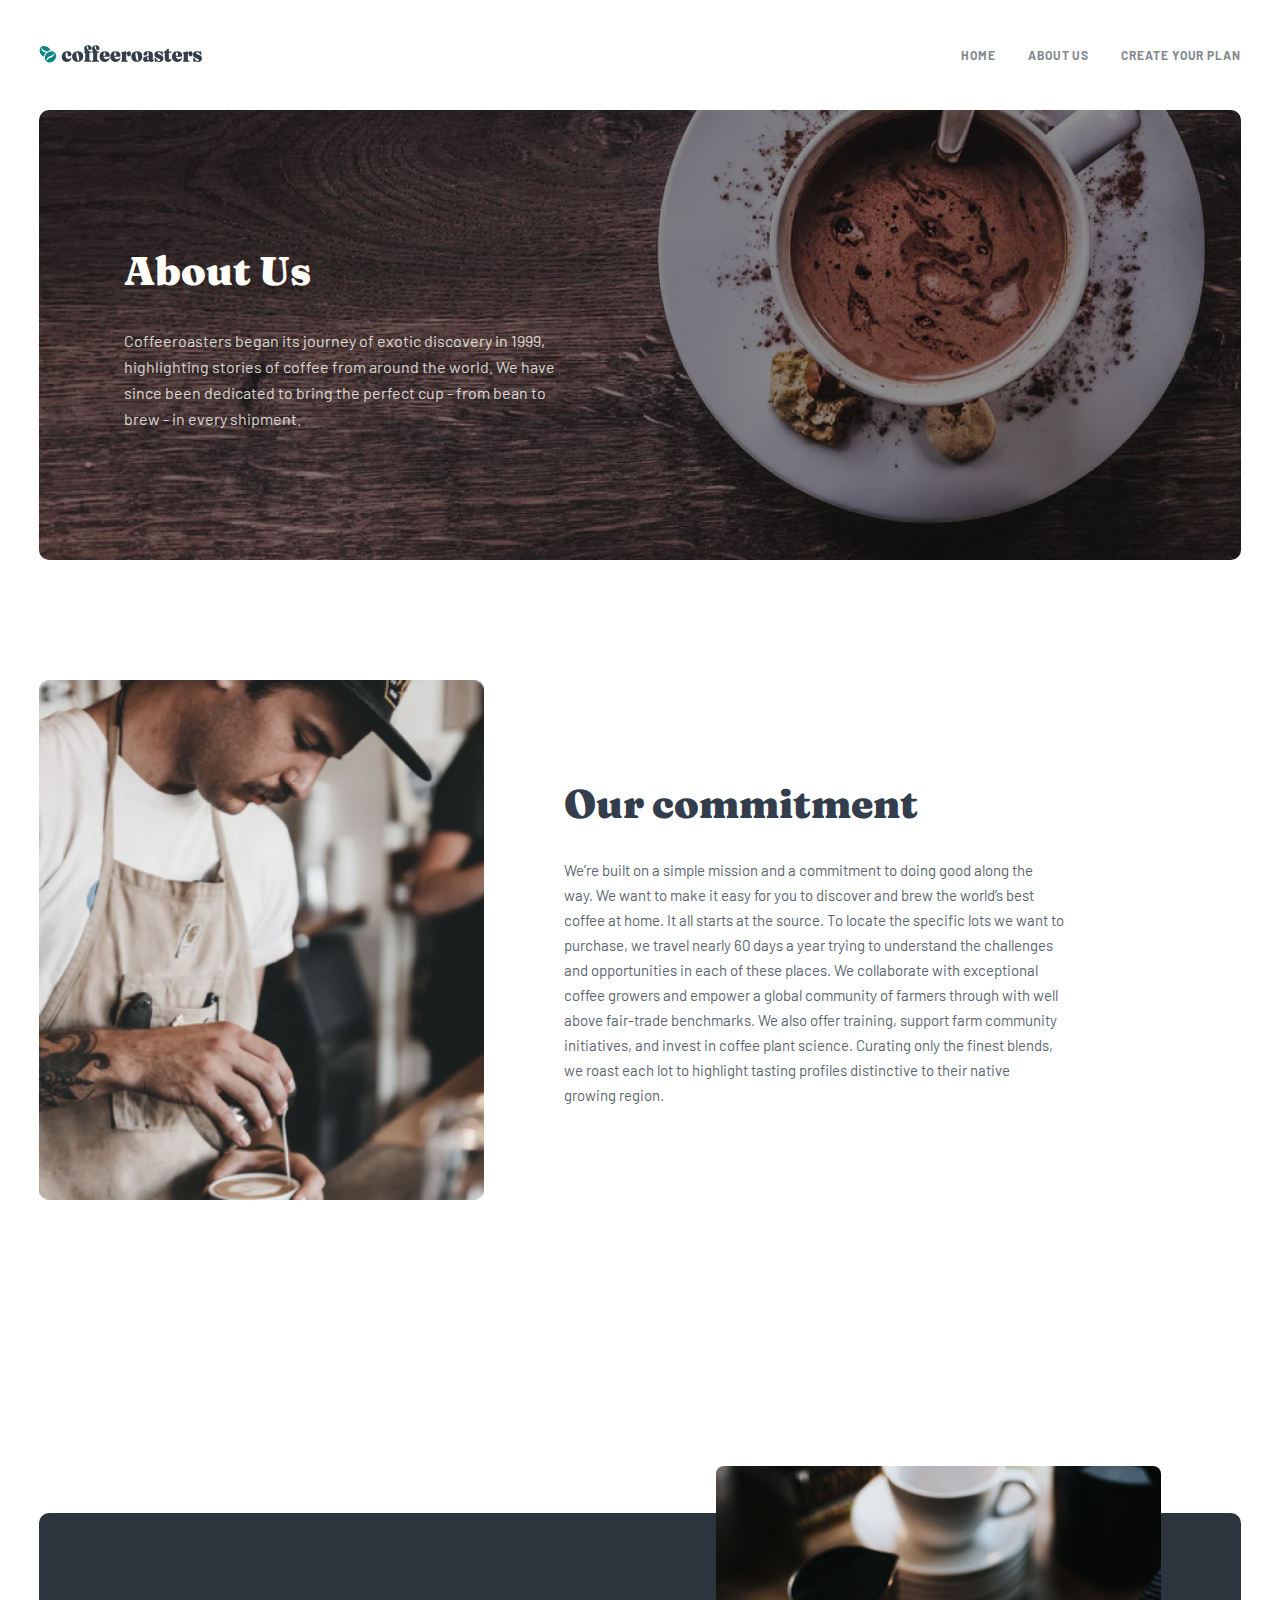
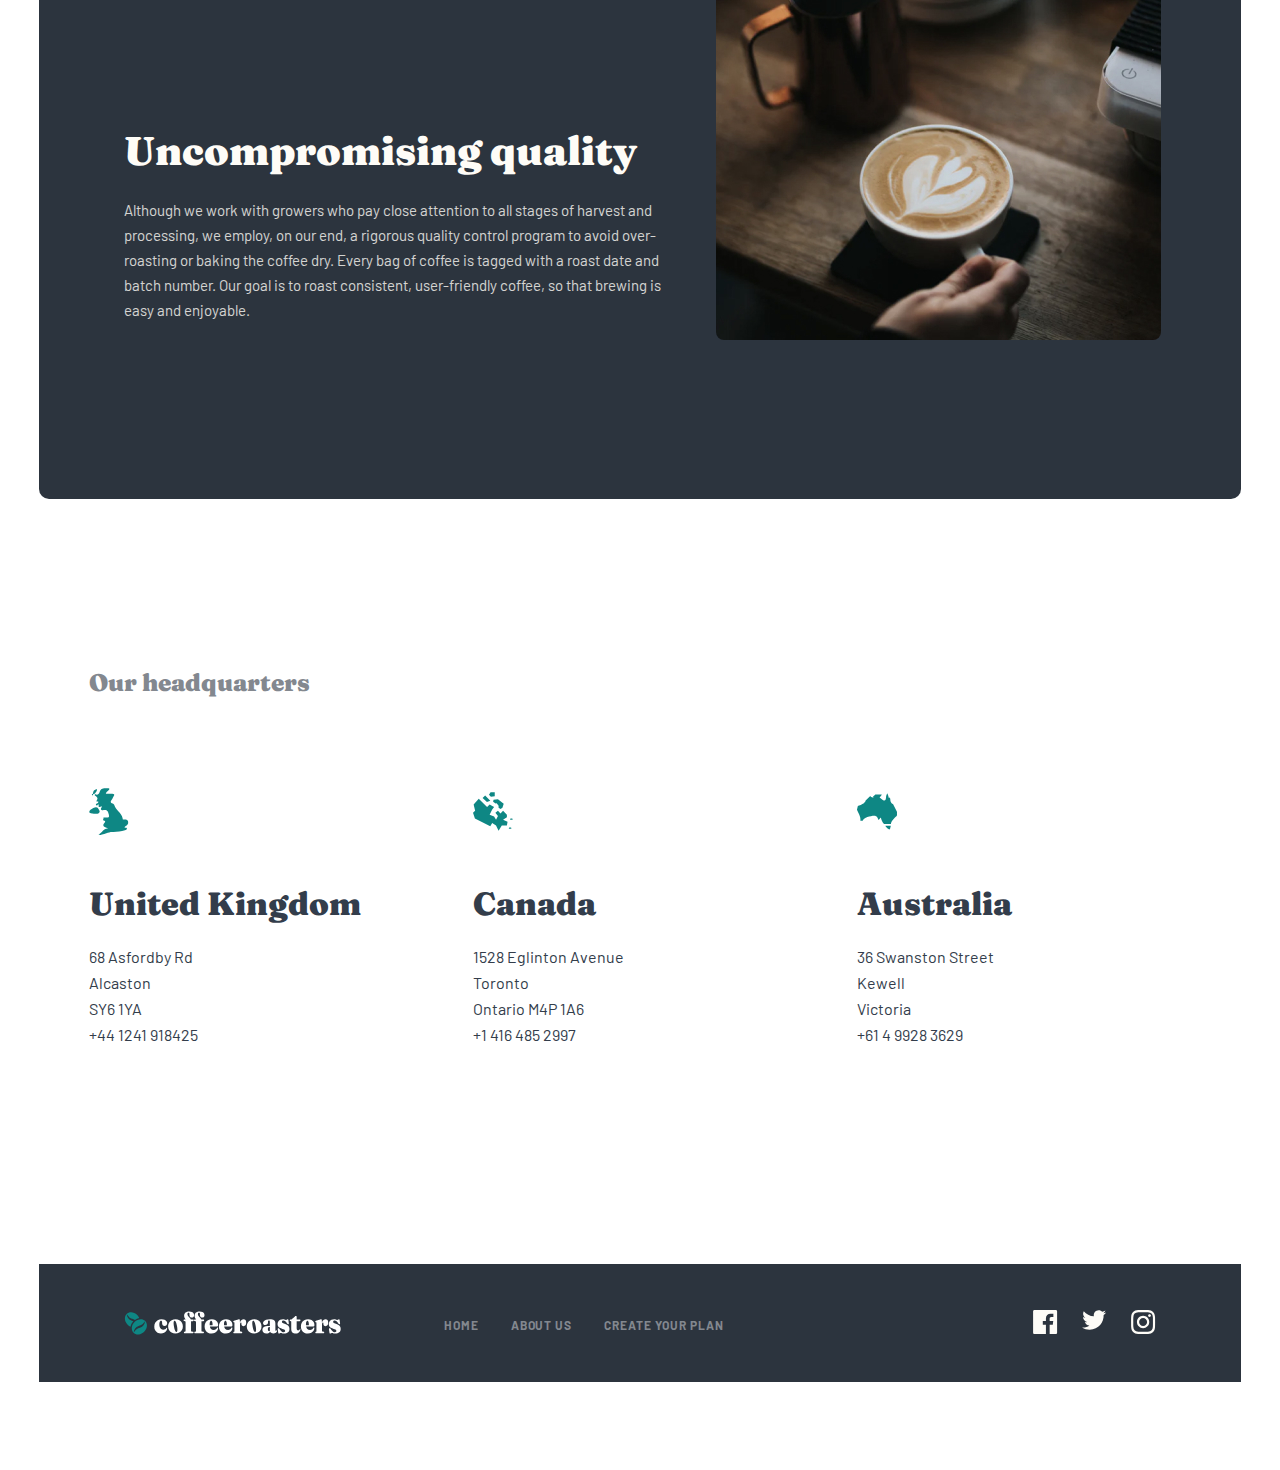
==== about.html @ 657a2924 "Add new about html" ====
<!DOCTYPE html>
<html lang="en">
<head>
    <meta charset="UTF-8">
    <meta http-equiv="X-UA-Compatible" content="IE=edge">
    <meta name="viewport" content="width=device-width, initial-scale=1.0">
    <title>Coffeeroasters</title>
    <link rel="stylesheet" href="./css/normalize.css">
    <link rel="stylesheet" href="./css/main.css">
    <link rel="stylesheet" href="./css/about.css">
    <!-- <link rel="stylesheet" href="./css/main.min.css"> -->
</head>
<body>
    <!-- Site header start -->
    <header class="site-header">
        <div class="container">
            <div class="site-header__inner">
                <div class="site-header__logo">
                    <a class="logo" href="./index.html"><img src="./images/svg/site-logo.svg" width="163" height="18"
                        alt="site logo"></a>
                        <button class="open-btn" type="button"></button>
                    </div>
                    <nav class="site-header__nav nav">
                        <ul class="nav__list">
                            <li class="nav__item">
                                <a class="nav__link" href="./index.html">Home</a>
                            </li>
                            <li class="nav__item">
                                <a class="nav__link" href="./about.html">About us</a>
                            </li>
                            <li class="nav__item">
                                <a class="nav__link" href="#">Create your plan</a>
                            </li>
                        </ul>
                    </nav>
                </div>
                <nav class="site-header__nav-show nav">
                    <ul class="nav__list">
                        <li class="nav__item">
                            <a class="nav__link" href="./index.html">HOME</a>
                        </li>
                        <li class="nav__item">
                            <a class="nav__link" href="./about.html">ABOUT US</a>
                        </li>
                        <li class="nav__item">
                            <a class="nav__link" href="#">Create your plan</a>
                        </li>
                    </ul>
                </nav>
            </div>
        </header>
        <!-- Site header finish -->
        
        <!-- Site main start -->
        <main class="site-main">
            <!-- Hero section start -->
            <div class="container">
                <section class="hero-about">
                    <h2 class="hero-about__title">
                        About Us
                    </h2>
                    <div class="hero-about__content">
                        <p class="hero-about__text">
                            Coffeeroasters began its journey of exotic discovery in 1999, highlighting stories of coffee from around the world. We have since been dedicated to bring the perfect cup - from bean to brew - in every shipment.
                        </p>
                    </div>
                </section>
                <section class="commitment">
                    <div class="commitment__img">
                        <img src="./images/about-hero-bg.jpg" alt="coffee ">
                    </div>
                    <div class="commitment__text-wrap">
                        <h3 class="commitment__title">
                            Our commitment
                        </h3>
                        <p class="commitment__text">
                            We’re built on a simple mission and a commitment to doing good along the way. We want to make it easy for you to discover and brew the world’s best coffee at home. It all starts at the source. To locate the specific lots we want to purchase, we travel nearly 60 days a year trying to understand the challenges and opportunities in each of these places. We collaborate with exceptional coffee growers and empower a global community of farmers through with well above fair-trade benchmarks. We also offer training, support farm community initiatives, and invest in coffee plant science. Curating only the finest blends, we roast each lot to highlight tasting profiles distinctive to their native growing region.
                        </p>
                    </div>
                </section>
                <section class="quality">
                    <div class="quality__img"></div>
                    <div class="quality__text-wrap">
                        <h2 class="quality__title">
                            Uncompromising quality
                        </h2>
                        <div class="quality__text">
                            <p>Although we work with growers who pay close attention to all stages of harvest and processing, we employ, on our end, a rigorous quality control program to avoid over-roasting or baking the coffee dry. Every bag of coffee is tagged with a roast date and batch number. Our goal is to roast 
                                consistent, user-friendly coffee, so that brewing is easy and enjoyable.
                            </p>
                        </div>
                    </div>
                </section>
                <section class="location">
                    <h2 class="location__title">
                        Our headquarters
                    </h2>
                    <ul class="location__list">
                        <li class="location__item">
                            <h3>United Kingdom</h3>
                            <address>
                                <span>68  Asfordby Rd</span>
                                <span>Alcaston</span>
                                <span>SY6 1YA</span>
                                <span> +44 1241 918425</span>
                            </address>
                        </li>
                        <li class="location__item">
                            <h3> Canada</h3>
                            <address>
                                <span> 1528  Eglinton Avenue</span>
                                <span>  Toronto</span>
                                <span>Ontario M4P 1A6</span>
                                <span>+1 416 485 2997</span>
                            </address>
                        </li>
                        <li class="location__item">
                            <h3>Australia</h3>
                            <address>
                                <span>36 Swanston Street</span>
                                <span>Kewell</span>
                                <span>Victoria</span>
                                <span>+61 4 9928 3629</span>
                            </address>
                        </li>
                    </ul>
                </section>
            </div>
            <!-- Hero section finish -->
        </main>
        <!-- Site main finish -->
        
        <!-- Site footer start -->
        <footer class="site-footer">
            <div class="container">
                <div class="site-footer__wrap">
                    <div class="site-footer__logo">
                        <img src="./images/svg/footer-logo.svg" width="217" height="24" alt="site logo">
                    </div>
                    <ul class="site-footer__list">
                        <li class="site-footer__item">
                            <a class="site-footer__link" href="./index.html">HOME</a>
                        </li>
                        <li class="site-footer__item">
                            <a class="site-footer__link" href="./about.html">ABOUT US</a>
                        </li>
                        <li class="site-footer__item">
                            <a class="site-footer__link" href="#">CREATE YOUR PLAN</a>
                        </li>
                    </ul>
                    <div class="site-footer socials">
                        <ul class="socials__list">
                            <li class="socials__item">
                                <a class="socials__link" href="#"><svg width="25" height="24" viewBox="0 0 25 24"
                                    xmlns="http://www.w3.org/2000/svg">
                                    <path
                                    d="M22.7752 0H1.42522C0.69322 0 0.10022 0.593 0.10022 1.325V22.676C0.10022 23.407 0.69322 24 1.42522 24H12.9202V14.706H9.79222V11.084H12.9202V8.413C12.9202 5.313 14.8132 3.625 17.5792 3.625C18.9042 3.625 20.0422 3.724 20.3742 3.768V7.008L18.4562 7.009C16.9522 7.009 16.6612 7.724 16.6612 8.772V11.085H20.2482L19.7812 14.707H16.6612V24H22.7772C23.5072 24 24.1002 23.407 24.1002 22.675V1.325C24.1002 0.593 23.5072 0 22.7752 0Z" />
                                </svg>
                            </a>
                        </li>
                        <li class="socials__item">
                            <a class="socials__link" href="#"><svg width="25" height="20" viewBox="0 0 25 20"
                                xmlns="http://www.w3.org/2000/svg">
                                <path
                                d="M24.1002 2.55705C23.2172 2.94905 22.2682 3.21305 21.2722 3.33205C22.2892 2.72305 23.0702 1.75805 23.4372 0.608047C22.4862 1.17205 21.4322 1.58205 20.3102 1.80305C19.4132 0.846047 18.1322 0.248047 16.7162 0.248047C13.5372 0.248047 11.2012 3.21405 11.9192 6.29305C7.82822 6.08805 4.20022 4.12805 1.77122 1.14905C0.48122 3.36205 1.10222 6.25705 3.29422 7.72305C2.48822 7.69705 1.72822 7.47605 1.06522 7.10705C1.01122 9.38805 2.64622 11.522 5.01422 11.997C4.32122 12.185 3.56222 12.229 2.79022 12.081C3.41622 14.037 5.23422 15.46 7.39022 15.5C5.32022 17.123 2.71222 17.848 0.10022 17.54C2.27922 18.937 4.86822 19.752 7.64822 19.752C16.7902 19.752 21.9552 12.031 21.6432 5.10605C22.6052 4.41105 23.4402 3.54405 24.1002 2.55705Z" />
                            </svg>
                        </a>
                    </li>
                    <li class="socials__item">
                        <a class="socials__link" href="#">
                            <svg width="25" height="24" viewBox="0 0 25 24" xmlns="http://www.w3.org/2000/svg">
                                <path fill-rule="evenodd" clip-rule="evenodd"
                                d="M12.1002 0C8.84122 0 8.43322 0.014 7.15322 0.072C2.79522 0.272 0.37322 2.69 0.17322 7.052C0.11422 8.333 0.10022 8.741 0.10022 12C0.10022 15.259 0.11422 15.668 0.17222 16.948C0.37222 21.306 2.79022 23.728 7.15222 23.928C8.43322 23.986 8.84122 24 12.1002 24C15.3592 24 15.7682 23.986 17.0482 23.928C21.4022 23.728 23.8302 21.31 24.0272 16.948C24.0862 15.668 24.1002 15.259 24.1002 12C24.1002 8.741 24.0862 8.333 24.0282 7.053C23.8322 2.699 21.4112 0.273 17.0492 0.073C15.7682 0.014 15.3592 0 12.1002 0ZM12.1002 2.163C15.3042 2.163 15.6842 2.175 16.9502 2.233C20.2022 2.381 21.7212 3.924 21.8692 7.152C21.9272 8.417 21.9382 8.797 21.9382 12.001C21.9382 15.206 21.9262 15.585 21.8692 16.85C21.7202 20.075 20.2052 21.621 16.9502 21.769C15.6842 21.827 15.3062 21.839 12.1002 21.839C8.89622 21.839 8.51622 21.827 7.25122 21.769C3.99122 21.62 2.48022 20.07 2.33222 16.849C2.27422 15.584 2.26222 15.205 2.26222 12C2.26222 8.796 2.27522 8.417 2.33222 7.151C2.48122 3.924 3.99622 2.38 7.25122 2.232C8.51722 2.175 8.89622 2.163 12.1002 2.163ZM5.93822 12C5.93822 8.597 8.69722 5.838 12.1002 5.838C15.5032 5.838 18.2622 8.597 18.2622 12C18.2622 15.404 15.5032 18.163 12.1002 18.163C8.69722 18.163 5.93822 15.403 5.93822 12ZM12.1002 16C9.89122 16 8.10022 14.21 8.10022 12C8.10022 9.791 9.89122 8 12.1002 8C14.3092 8 16.1002 9.791 16.1002 12C16.1002 14.21 14.3092 16 12.1002 16ZM17.0652 5.595C17.0652 4.8 17.7102 4.155 18.5062 4.155C19.3012 4.155 19.9452 4.8 19.9452 5.595C19.9452 6.39 19.3012 7.035 18.5062 7.035C17.7102 7.035 17.0652 6.39 17.0652 5.595Z" />
                            </svg>
                        </a>
                    </li>
                </ul>
            </div>
        </div>
    </div>
</footer>
<div class="overlay"></div>
<!-- Site footer finish -->
<script src="js/main.js"></script>
</body>
</html>
---- css/main.css ----
/* VARIABLES */
:root{
    /* --main-text-color : #fff; */
    /* --main-bg-color : #fff; */
    /* --main-font-size : 16px; */
    /* --main-font-weight : 400; */
    /* --main-line-height : 1.5; */
    --main-font: "Fraunces", "Arial", sans-serif;
}
*{
    box-sizing: border-box;
}
/* GENERAL */
*,
*::before,
*::after{
    box-sizing: inherit;
}
html{
    height: 100%;
    box-sizing: border-box;
}
img{
    display: block;
    height: auto;
}
body{
    display: flex;
    flex-direction: column;
    height: 100%;
    margin: 0;
    padding: 0;
    font-family: "Barlow", "Arial", sans-serif;
}
.body-active{
    overflow: hidden;
}
@font-face {
    font-family: 'Barlow';
    font-style: normal;
    font-weight: 400;
    src: url('../fonts/barlow-v12-latin-regular.eot'); /* IE9 Compat Modes */
    src: local(''),
    url('../fonts/barlow-v12-latin-regular.eot?#iefix') format('embedded-opentype'), /* IE6-IE8 */
    url('../fonts/barlow-v12-latin-regular.woff2') format('woff2'), /* Super Modern Browsers */
    url('../fonts/barlow-v12-latin-regular.woff') format('woff'), /* Modern Browsers */
    url('../fonts/barlow-v12-latin-regular.ttf') format('truetype'), /* Safari, Android, iOS */
    url('../fonts/barlow-v12-latin-regular.svg#Barlow') format('svg'); /* Legacy iOS */
}
/* barlow-700 - latin */
@font-face {
    font-family: 'Barlow';
    font-style: normal;
    font-weight: 700;
    src: url('../fonts/barlow-v12-latin-700.eot'); /* IE9 Compat Modes */
    src: local(''),
    url('../fonts/barlow-v12-latin-700.eot?#iefix') format('embedded-opentype'), /* IE6-IE8 */
    url('../fonts/barlow-v12-latin-700.woff2') format('woff2'), /* Super Modern Browsers */
    url('../fonts/barlow-v12-latin-700.woff') format('woff'), /* Modern Browsers */
    url('../fonts/barlow-v12-latin-700.ttf') format('truetype'), /* Safari, Android, iOS */
    url('../fonts/barlow-v12-latin-700.svg#Barlow') format('svg'); /* Legacy iOS */
}

@font-face {
    font-family: 'Fraunces';
    font-style: normal;
    font-weight: 400;
    src: local(''),
    url('../fonts/fraunces-v23-latin-regular.woff2') format('woff2'), /* Chrome 26+, Opera 23+, Firefox 39+ */
    url('../fonts/fraunces-v23-latin-regular.woff') format('woff'); /* Chrome 6+, Firefox 3.6+, IE 9+, Safari 5.1+ */
}
/* fraunces-900 - latin */
@font-face {
    font-family: 'Fraunces';
    font-style: normal;
    font-weight: 900;
    src: local(''),
    url('../fonts/fraunces-v23-latin-900.woff2') format('woff2'), /* Chrome 26+, Opera 23+, Firefox 39+ */
    url('../fonts/fraunces-v23-latin-900.woff') format('woff'); /* Chrome 6+, Firefox 3.6+, IE 9+, Safari 5.1+ */
}
/* VISUALLY-HIDDEN */
.visually-hidden {
    position: absolute;
    width: 1px;
    height: 1px;
    margin: -1px;
    padding: 0;
    border: 0;
    white-space: nowrap;
    clip-path: inset(100%);
    clip: rect(0 0 0 0);
    overflow: hidden;
}

/* CONTAINER */
.container{
    width: 100%;
    max-width: 1320px;
    margin: 0 auto;
    padding: 0 24px;
}
/* STICKY-FOOTER */
.site-main{
    flex-grow: 1;
}


/* HERO START */

.site-header__inner {
    position: absolute;
    padding: 44px 0;
    left:24px;
    right: 24px;
    z-index: 20;
    display: flex;
    justify-content: space-between;
    align-items: center;
}
@media only screen and (min-width:1320px) {
    .site-header__inner {
        max-width: 1240px;
        margin: 0 auto;
        z-index: 20;
        display: flex;
        justify-content: space-between;
        align-items: center;
    }
}

.site-header__logo{
    position: absolute;
    top: 34px;
    left: 0;
    right: 0;
    display: flex;
    justify-content: space-between;
}
.site-header__nav{
    display: none;
}
.nav__list {
    list-style: none;
    display: flex;
    padding: 0;
    margin: 0;
}
.nav__link {
    margin-left: 32px;
    font-weight: 700;
    font-size: 12px;
    line-height: 15px;
    letter-spacing: 0.923077px;
    text-transform: uppercase;
    color: #040405;
    text-decoration: none;
}
.logo {
    display: block;
}
.open-btn{
    width: 16px;
    height: 15px;
    border: none;
    background-image: url("../images/svg/hamburger-menu.svg");
    background-size: 16px 15px;
    background-repeat: no-repeat;
}
.open-btn-show{
    background-image: url("../images/svg/close-btn.svg");
    background-size: 14px 13px;
}

/* Respansiv */
/* MOBILE NAVBAR */
.site-header__nav-show{
    position:absolute;
    top: 0;
    left: 0;
    width: 100%;
    transform: translate(-150%);
    transition: transform 0.5s ease-in-out;
    z-index: 15;
}
.site-header__nav-show-active{
    transform: translate(0%);
}
.site-header__nav-show .nav__list{
    display: block;
    text-align: center;
    margin-top: 130px;
}
.site-header__nav-show .nav__link{
    display: inline-block;
    margin-bottom: 32px;
    font-family: var(--main-font);
    font-weight: 900;
    font-size: 24px;
    line-height: 32px;
    text-align: center;
    color: #333D4B
}
.overlay{
    position: fixed;
    width: 100%;
    z-index: 11;
    top: 0;
    left: 0;
    bottom: 0;
    background: linear-gradient(0deg, rgba(185, 185, 179, 0.505) 0%, #FEFCF7 55.94%);
    transform: translate(-150%);
    transition: transform 0.4s ease-in-out;
}
.overlay-show{
    transform: translate(0%);
}

.hero {
    margin-top: 90px;
    border-radius: 10px;
    width: 100%;
    background-image: url("../images/responsiv-header-bg.jpg");
    background-repeat: no-repeat;
    background-position: center;
}
.hero__title {
    padding-top: 100px;
    margin: 0;
    font-family: var(--main-font);
    font-weight: 900;
    font-size: 40px;
    line-height: 40px;
    text-align: center;
    color: #FEFCF7;
}
.hero__text {
    text-align: center;
}
.hero__text p{
    margin: 0;
    padding-top: 24px;
    font-weight: 400;
    font-size: 15px;
    line-height: 25px;
    text-align: center;
    color: #FEFCF7;
    opacity: 0.8;
}
.hero__btn {
    margin-top: 39px;
    margin-bottom: 99px;
    display: inline-block;
    font-family: 'Fraunces', serif;
    padding: 15px 31px;
    font-weight: 900;
    font-size: 18px;
    line-height: 25px;
    background: #0E8784;
    border-radius: 6px;
    text-align: center;
    text-decoration: none;
    color: #FEFCF7;
}

.ourcollection__list {
    margin-top: 120px;
    margin-left: 0;
    padding: 0;
    width: 100%;
    list-style: none;
    display: grid;
    align-items: center;
    justify-content: center;
    grid-template-columns: repeat(1fr);
    text-align: center;
}
.ourcollection__list::before{
    content: '';
    height: 72px;
    display: inline-block;
    background-image: url("../images/ourcolliction.png");
    background-size: contain;
    background-repeat: no-repeat;
}
.ourcollection__item {
    margin-top: 48px;
}
.ourcollection__item img{
    display: inline-block;
}
.ourcollection__text-wrap {
    width: 282px;
}
.ourcollection__text-wrap h3{
    margin-top: 24px;
    margin-bottom: 0;
    font-family: var(--main-font);
    font-weight: 900;
    font-size: 24px;
    line-height: 32px;
    text-align: center;
    color: #333D4B;
}
.ourcollection__text-wrap p{
    margin-top: 16px;
    margin-bottom: 0;
    font-weight: 400;
    font-size: 15px;
    line-height: 25px;
    text-align: center;
    color: #333D4B;
}


/* Chosse */
.chosse {
    margin-top: 120px;
    height: 1465px;
}
.chosse__wrapper {
    background: #2C343E;
    border-radius: 10px;
    height: 895px;
}
.chosse__title {
    padding-top: 64px;
    font-family: var(--main-font);
    font-weight: 900;
    font-size: 28px;
    line-height: 28px;
    text-align: center;
    color: #FEFCF7;
}
.chosse__text-wrap {
    /* width: 279px; */
    margin: 0 auto;
}
.chosse__text-wrap p{
    margin: 0 auto;
    font-weight: 400;
    font-size: 15px;
    line-height: 25px;
    text-align: center;
    color: #FEFCF7;;
    opacity: 0.8;
}
.chosse__list {
    margin-top: 40px;
    display: grid;
    grid-template-columns: 1fr;
    list-style: none;
    padding-left: 0;
}

.chosse__item {
    margin: 0 auto;
    padding: 0 15px;
    margin-top: 24px;
    background: #0E8784;
    border-radius: 8px;
}
.chosse__item::before{
    content: '';
    display: inline-block;
    width: 100%;
    height: 138px;
    background-image: url(../images/svg/why-coffe.svg);
    background-repeat: no-repeat;
    background-size: 78px 74px;
    background-position: calc(50% + 0px) calc(50% + 33px);
}
.chosse__item:nth-child(2):before{
    background-image: url(../images/svg/gif-coffe.svg);
}
.chosse__item:nth-child(3):before{
    background-image: url(../images/svg/dastafka.svg);
}
.chosse__item h3{
    padding-top: 56px;
    margin: 0;
    font-family: var(--main-font);
    font-weight: 900;
    font-size: 24px;
    line-height: 32px;
    text-align: center;
    color: #FEFCF7;
}
.choose__item-text-wrap{
    width: 212px;
    margin: 0 auto;
}
.choose__item-text-wrap p{
    margin-bottom: 51px;
    font-weight: 400;
    font-size: 15px;
    line-height: 25px;
    text-align: center;
    color: #FEFCF7;
}


/* WORKS START */
.works {
}
.works__wrapper {
    margin-top: 120px;
    text-align: center;
}
.works__text-wrap {
}
.works__title {
    margin: 0;
    margin-bottom: 24px;
    font-family: var(--main-font);
    font-weight: 900;
    font-size: 24px;
    line-height: 32px;
    text-align: center;
    color: #83888F;
}
.works__list {
    list-style: none;
    padding-left: 0;
    margin: 0;
    display: grid;
    grid-template-columns: 1fr;
}
.works__item {
    margin-top: 56px;
    text-align: center;
}
.works__number {
    font-family: var(--main-font);
    font-weight: 900;
    font-size: 72px;
    line-height: 72px;
    text-align: center;
    color: #FDD6BA;
}
.works__item h3{
    margin: 24px 0;
    font-family: var(--main-font);
    font-weight: 900;
    font-size: 28px;
    line-height: 32px;
    text-align: center;
    color: #333D4B;
}
.works__item p{
    margin: 0;
    font-weight: 400;
    font-size: 15px;
    line-height: 25px;
    text-align: center;
    color: #333D4B;
}
.works__btn {
    margin-top: 79px;
    padding: 16px 31px;
    display: inline-block;
    text-decoration: none;
    font-family: var(--main-font);
    font-weight: 900;
    font-size: 18px;
    line-height: 25px;
    text-align: center;
    color: #FEFCF7;
    background: #0E8784;
    border-radius: 6px;
}


.site-footer__wrap{
    margin-top: 120px;
    background: #2C343E;
    text-align: center;
    margin-bottom: 72px;
}
.site-footer__logo {
    display: flex;
    justify-content: center;
    padding-top: 54px;
    margin-bottom: 50px;
}
.site-footer__list {
    list-style: none;
    padding-left: 0;
}
.site-footer__item {
    margin-bottom: 24px;
}
.site-footer__link {
    text-decoration: none;
    font-weight: 700;
    font-size: 12px;
    line-height: 15px;
    letter-spacing: 0.923077px;
    color: #83888F;
    text-align: center;
    
}
.socials__list {
    display: flex;
    list-style: none;
    justify-content: center;
    padding-left: 0;
}
.socials__item {
    margin-top: 24px;
    margin-bottom: 54px;
    
}
.socials__link {
    fill: #FEFCF7;
}
.socials__item:nth-child(2){
    display: inline-block;
    margin-left: 24px;
    margin-right: 24px;
}

/* @MEDIA */
@media only screen and (min-width:375px){
    .hero__title-wrap{
        padding: 0 24px;
    }
    .chosse__text-wrap{
        width: 280px;
    }
    .works__item p{
        padding: 0 24px;
    }
}

/* MEDIA 544 */
@media only screen and (min-width:544px){
    .site-header__nav{
        display: block;
    }
    .site-header__logo{
        position: static;
        margin: 0;
        width: 0;
    }
    .nav__link{
        color: #83888F;
    }
    .nav__link:hover{
        color: #333D4B;
    }
    .hero{
        margin-top: 114px;
        border-radius: 10px;
        height: 100%;
        background-image: url("../images/table-heder-bg.jpg");
        background-size: 690px 536px;
    }
    .hero__title-wrap{
        width: 537px;
    }
    .hero__title{
        font-size: 48px;
        text-align: left;
        line-height: 48px;
    }
    .hero__text{
        width: 415px;
        text-align: left;
    }
    .hero__text p{
        text-align: left;
    }
    .hero__title-wrap{
        padding: 0 24px;
    }
    .hero__btn:hover{
        background: #66D2CF;
    }
    .hero__btn:active{
        background: #E2DEDB
    }
    .works__btn:hover{
        background: #66D2CF;
    }
    .works__btn:active{
        background: #E2DEDB
    }
    .open-btn{
        display: none;
    }
    .ourcollection__list::before{
        background-size: 369px;
        background-position: center;
    }
    .chosse {
        height: 965px;
    }
    .chosse__wrapper {
        height: 615px;
    }
    .chosse__text-wrap{
        width: 330px;
    }
    .chosse__item{
        margin: 0 18px;
        margin-top: 24px;
        display: flex;
    }
    .chosse__item::before{
        content: '';
        display: inline-block;
        width: 30%;
        height: 138px;
        background-image: url(../images/svg/why-coffe.svg);
        background-repeat: no-repeat;
        background-size: 78px 74px;
        background-position: calc(50% + 0px) calc(50% + 33px);
    }
    .chosse__item h3{
        text-align: left;
    }
    .choose__item-text-wrap{
        width: 344px;
        text-align: left;
    }
    .choose__item-text-wrap p{
        text-align: left;
    }
    
}

/* MEDIA 600 */
@media only screen and (min-width:600px){
    .ourcollection__list {
        margin-top: 144px;
    }
    .ourcollection__item {
        display: flex;
    }
    .ourcollection__text-wrap{
        margin-left: 36px;
    }
    .ourcollection__text-wrap h3{
        text-align: left;
    }
    .ourcollection__text-wrap p{
        text-align: left;
    }
    .ourcollection__list{
        position: relative;
    }
    .ourcollection__list::before{
        position: absolute;
        top: -20px;
        left: 0;
        right: 0;
        z-index: -1;
        margin: 0 auto;
        width: 489px;
        height: 118px;
        content: '';
        background-image: url("../images/ourcolliction-d.png");
        background-size: 489px 118px;
        background-position:  center;
    }
    .chosse {
        height: 940px;
    }
    .chosse__text-wrap{
        padding: 0 74px;
        width: 580px;
    }
    .works__item{
        width: 600px;
        margin: 0 auto;
        margin-top: 56px;
    }
}

/* MEDIA 635 */
@media only screen and (min-width:635px){
    .hero{
        background-size: 690px 560px;
    }
    .hero__title-wrap{
        margin-left: 86px;
    }
    .hero__title {
        padding-top: 117px;
    }
    .hero__title{
        font-size: 48px;
        text-align: left;
        line-height: 48px;
    }
    .hero__text p{
        text-align: left;
    }
    .hero__title-wrap{
        padding: 0 ;
    }
    .site-footer {
    }
    .site-footer__wrap{
        margin-top: 120px;
        background: #2C343E;
        text-align: center;
    }
    .site-footer__logo{
        margin-bottom: 0;
    }
    .site-footer__list {
        margin: 0;
        margin-top: 33px;
        list-style: none;
        padding-left: 0;
        display: flex;
        justify-content: center;
    }
    .site-footer__item {
        margin-bottom: 0;
    }
    .site-footer__item:nth-child(2){
        margin: 0 32px;
    }
    .site-footer__link:hover {
        color: #FEFCF7;
    }
    .socials__list{
        margin: 0;
    }
    .socials__item{
        margin-top: 65px;
    }
    .socials__link:hover{
        fill: #FDD6BA;;
    }
}



@media only screen and (min-width:700px) {
    
    .chosse__item{
        margin: 0 58px;
        margin-top: 24px;
    }
    .chosse__text-wrap{
        width: 630px;
    }
}

/* MEDIA 744 */
@media only screen and (min-width:744px) {
    .hero{
        background-size: cover;
        background-image: url("../images/decktop-header-bg.jpg");
    }
    .chosse {
        height: 915px;
    }
}

/* MEDIA 789 */
@media only screen and (min-width:789px){
    .container{
        padding: 0 39px;
    }
    .site-header__inner{
        left: 39px;
        right: 39px;
    }
    .hero__title{
        font-size: 78px;
        line-height: 78px;
    }
    .works__wrapper {
        text-align: left;
    }
    .works__title {
        margin: 0;
        margin-bottom: 80px;
        text-align: left;
    }
    .works__list {
        list-style: none;
        padding-left: 0;
        margin: 0;
        display: grid;
        grid-template-columns:repeat(3, 1fr);
    }
    .works__item {
        margin: 0;
        width: 223px;
        text-align: left;
        display: flex;
        flex-direction: column;
        align-items: flex-start;
        
    }
    .works__line{
        display: inline-block;
        position: relative;
        margin-bottom: 48px;
        width: 500px;
        height: 2px;
        border: 2px solid #FDD6BA;
    }
    .works__cricle{
        position: absolute;
        top: -15px;
        left: 0;
        content: '';
        width: 31px;
        height: 31px;
        border-radius: 50%;
        background: #FEFCF7;
        border: 2px solid #0E8784;
    }
    .works__cricle:nth-child(2){
        left: 270px;
    }
    .works__cricle:nth-child(3){
        left: 485px;
    }
    .works__number {
        font-family: var(--main-font);
        font-weight: 900;
        font-size: 72px;
        line-height: 72px;
        text-align: center;
        color: #FDD6BA;
    }
    .works__item h3{
        margin: 0 0;
        margin-top: 42px;
        margin-bottom: 39px;
        font-family: var(--main-font);
        font-weight: 900;
        font-size: 28px;
        line-height: 32px;
        text-align: left;
        color: #333D4B;
    }
    .works__item p{
        margin: 0;
        padding: 0;
        font-weight: 400;
        font-size: 15px;
        line-height: 25px;
        text-align: left;
        color: #333D4B;
    }
    .works__btn {
        margin-top: 44px;
        padding: 16px 31px
    }
    
}

/* MEIDA 853 */
@media only screen and (min-width:853px){
    .ourcollection__list {
        grid-template-columns: repeat(2, 1fr);
        text-align: center;
    }
    .ourcollection__item{
        display: inline-block;
    }
    .ourcollection__text-wrap{
        width: 255px;
        margin-left: 0;
        margin: 0 auto;
    }
    .ourcollection__text-wrap h3{
        text-align: center;
    }
    .ourcollection__text-wrap p{
        text-align: center;
    }
    .ourcollection__list::before{
        width: 100%;
        /* background-image: url("../images/ourcolliction-dd.png"); */
        background-size: 650px 136px;
    }
    .works__line{
        width: 550px;
    }
    .works__cricle:nth-child(2){
        left: 280px;
    }
    .works__cricle:nth-child(3){
        left: 542px;
    }
}
/* MEDIA 1000 */
@media only screen and (min-width:1000px){
    .chosse {
        margin-top: 120px;
        height: 755px;
        
    }
    .chosse__wrapper {
        background: #2C343E;
        border-radius: 10px;
        height: 600px;
    }
    .chosse__title {
        padding-top: 112px;
        margin: 0;
        font-size: 40px;
        line-height: 48px;
        text-align: center;
    }
    .chosse__text-wrap {
        width: 630px;
        margin: 0 auto;
    }
    .chosse__text-wrap p{
        margin: 0 auto;
        margin-top: 32px;
        line-height: 25px;
        text-align: center;
    } 
    .chosse__list {
        margin-top: 86px;
        grid-template-columns:repeat(3, 1fr) ;
        justify-items: center;
    }
    .chosse__item {
        width: 300px;
        margin: 0 ;
        display: inline-block;
        padding: 0 15px;
        margin-top: 24px;
    }
    .chosse__item::before{
        display: inline-block;
        width: 100%;
    }
    .chosse__item h3{
        padding-top: 56px;
        margin: 0;
        text-align: center;
    }
    .choose__item-text-wrap{
        width: 212px;
        margin: 0 auto;
    }
    .choose__item-text-wrap p{
        margin-top: 24px;
        margin-bottom: 48px;
        text-align: center;
    }
    .works__wrapper {
        margin-top: 114px;
    }
    .works__line{
        width: 650px;
    }
    .works__cricle:nth-child(2){
        left: 340px;
    }
    .works__cricle:nth-child(3){
        left: 630px;
    }
    
    .site-footer {
    }
    .site-footer__wrap{
        margin-top: 200px;
        display: flex;
        align-items: center;
        margin-bottom: 88px;
    }
    .site-footer__logo {
        display: flex;
        justify-content: center;
        padding-top: 0;
        margin-bottom: 0;
        margin-top: 47px;
        margin-bottom: 47px;
        margin-left: 85px;
    }
    .site-footer__list {
        padding-left: 0;
        margin-top: 0;
        margin-left: 103px;
    }
    .site-footer__item {
        margin-bottom: 0;
    }
    .socials {
        margin-left: auto;
        margin-right: 85px;
    }
    .socials__list {
        padding-left: 0;
    }
    .socials__item {
        margin-top: 0;
        margin-bottom: 0;
    }
    .socials__link {
        fill: #FEFCF7;
    }
    
}
/* MEDIA 1123 */
@media only screen and (min-width:1123px){
    .ourcollection__list {
        grid-template-columns: repeat(4, 1fr);
    }
    .ourcollection__item{
        display: inline-block;
    }
    .ourcollection__text-wrap{
        width: 255px;
    }
    .ourcollection__text-wrap h3{
        margin-top: 71px;
    }
    .ourcollection__text-wrap p{
        margin-top: 24px;
    }
    .ourcollection__list::before{
        width: 100%;
        /* background-image: url("../images/ourcolliction-dd.png"); */
        background-size: 1000px 196px;
    }
    .works__line{
        width: 750px;
    }
    .works__cricle:nth-child(2){
        left: 380px;
    }
    .works__cricle:nth-child(3){
        left: 730px;
    }
}
@media only screen and (min-width:1223px){
    .works__line{
        width: 800px;
    }
    .works__cricle:nth-child(2){
        left: 380px;
    }
    .works__cricle:nth-child(3){
        left: 800px;
    }
}
---- css/about.css ----
:root{
    --main-font: "Fraunces", "Arial", sans-serif;
}
.hero-about {
    width: 100%;
    height: 400px;
    margin-top: 90px;
    border-radius: 10px;
    background-image: url("../images/about-header-bg-d.jpg");
    background-size: cover;
    background-position: center;
    background-repeat: no-repeat;
}
.hero-about__title {
    margin-top: 0;
    padding-top: 111px;
    font-family: var(--main-font);
    font-weight: 900;
    font-size: 28px;
    line-height: 28px;
    text-align: center;
    color: #FEFCF7;
    
}
.hero-about__content {
}
.hero-about__text {
    margin: 0;
    padding: 0 10px;
    padding-bottom: 87px;
    font-weight: 400;
    font-size: 15px;
    line-height: 25px;
    text-align: center;
    color: #FEFCF7;
    opacity: 0.8;
}
.commitment {
    margin-top: 120px;
}
.commitment__img {
    width: 100%;
}
.commitment__img img{
    width: 100%;
}
.commitment__title {
    font-family: var(--main-font);
    font-weight: 900;
    font-size: 32px;
    line-height: 48px;
    text-align: center;
    color: #333D4B;
}
.commitment__text {
    margin: 0;
    font-weight: 400;
    font-size: 15px;
    line-height: 25px;
    text-align: center;
    color: #333D4B;
    opacity: 0.8;
}
.quality {
    margin-top: 198px;
    position: relative;
    
}
.quality__img{
    position: absolute;
    top: calc(50% - 310px);
    left: calc(50% - 126px);
    width: 248px;
    height: 136px;
    content: '';
    background-image: url("../images/about-coffe.jpg");
    background-repeat: no-repeat;
    background-size: 100%;
    border-radius: 8px;
    z-index: 11;
}
.quality__text-wrap {
    padding-bottom: 67px;
    width: 100%;
    background: #2C343E;
    border-radius: 10px;
    padding-top: 142px;
}

.quality__title {
    margin-top: 0;
    font-family: var(--main-font);
    font-weight: 900;
    font-size: 28px;
    line-height: 28px;
    text-align: center;
    color: #FEFCF7;
}
.quality__text p{
    margin: 0;
    font-weight: 400;
    font-size: 15px;
    line-height: 25px;
    text-align: center;
    color: #FEFCF7;
    opacity: 0.8;
}


.location {
    margin-top: 168px;
}
.location__title {
    margin: 0;
    font-family: var(--main-font);
    font-style: normal;
    font-weight: 900;
    font-size: 24px;
    line-height: 32px;
    text-align: center;
    color: #83888F;
}
.location__list {
    list-style: none;
    padding-left: 0;
}
.location__item {
    margin-top: 88px;
}
.location__item::before{
    content: '';
    width: 100%;
    height: 49px;
    display: inline-block;
    background-image: url("../images/svg/abou-kingdon.svg");
    background-repeat: no-repeat;
    background-size: 40px 49px;
    background-position: center;
}
.location__item:nth-child(2):before{
    background-image: url("../images/svg/about-canada.svg");
}
.location__item:nth-child(3):before{
    background-image: url("../images/svg/about-austrlia.svg");
    
}
.location__item h3{
    margin-top: 47px;
    margin-bottom: 22px;
    font-style: normal;
    font-family: var(--main-font);
    font-weight: 900;
    font-size: 28px;
    line-height: 36px;
    text-align: center; 
    color: #333D4B;
}
.location__item span{
    display: block;
    font-style: normal;
    font-weight: 400;
    font-size: 16px;
    line-height: 26px;
    text-align: center;
    color: #333D4B;
}

@media only screen and (min-width:375px){
    .commitment__img {
        width: 100%;
    }
    .commitment__img img{
        width: 327px;
        height: 400px;
        margin: 0 auto;
    }
    .quality__text-wrap {
        padding-left: 24px;
        padding-right: 24px;
    }
    .quality__img{
        top: calc(50% - 329px);
        left: calc(50% - 144px);
        width: 288px;
        height: 161px;
    }
}


@media only screen and (min-width:455px){
    .quality__img{
        top: calc(50% - 307px);
        left: calc(50% - 184px);
        width: 368px;
        height: 203px;
    }
}


@media only screen and (min-width:544px){
    .hero-about__title{
        padding-top: 118px;
        text-align: left;
        margin-left: 20px;
    }
    .hero-about__content{
        margin-left: 20px;
        width: 398px;
    }
    .hero-about__text{
        padding-bottom: 118px;
        text-align: left;
        padding-left: 0;
    }
    .commitment__text-wrap{
        width: 327px;
        margin: 0 auto;
    }
    
}

@media only screen and (min-width:600px){
    .commitment__text-wrap{
        width: 427px;
    }
    .quality__img{
        top: calc(50% - 307px);
        left: calc(50% - 206px);
        width: 418px;
        height: 226px;
    }
}


@media only screen and (min-width:744px) {
    .hero-about {
        margin-top: 110px;
        height: 450px;
    }
    .hero-about__title{
        padding-top: 137px;
        text-align: left;
        margin-left: 85px;
        font-size: 40px;
        line-height: 48px;
    }
    .hero-about__content{
        margin-left: 85px;
        width: 445px;
    }
    .hero-about__text{
        padding-left: 0;
        font-size: 16px;
        line-height: 26px;
    }
    .commitment{
        display: flex;
    }
    .commitment__img {
        width: 281px;
        margin: 0 0;
    }
    .commitment__img img{
        width: 281px;
        margin: 0 0;
    }
    .commitment__text-wrap{
        width: 370px;
        margin-left: 20px;
    }
    .commitment__title {
        margin-top: 0;
        margin-bottom: 30px;
        font-size: 40px;
        text-align: left;
    }
    .commitment__text {
        margin: 0;
        text-align: left;
    }
    .quality {
        margin-top: 313px;
        
    }
    .quality__img{
        top: calc(50% - 337px);
        left: calc(50% - 274px);
        width: 548px;
        height: 270px;
    }
    .quality__text-wrap {
        padding-bottom:67px;
        width: 100%;
        background: #2C343E;
        border-radius: 10px;
        padding-top: 224px;
    }
    .quality__text{
        width: 540px;
        margin: 0 auto;
    }
    .location {
        margin-top: 168px;
        margin-left: 50px;
    }
    .location__title {
        text-align: left;
    }
    .location__list {
        list-style: none;
        padding-left: 0;
        display: grid;
        grid-template-columns: repeat(3 , 1fr);
    }
    .location__item {
        margin-top: 72px;
    }
    .location__item::before{
        background-position: left;
    }
    .location__item h3{
        margin-top: 47px;
        margin-bottom: 22px;
        font-size: 32px;
        text-align: left; 
    }
    .location__item span{
        text-align: left;
    }
}

@media only screen and (min-width:853px){
    
    .commitment__img {
        width: 405px;
        height: 500px;
        margin: 0 0;
    }
    .commitment__img img{
        width: 405px;
        height: 100%;
        margin: 0 0;
    }
    .commitment__text-wrap{
        margin-left: 20px;
        width:400px;
        margin-top: 10px;
    }
}
@media only screen and (min-width:1000px){
    .commitment__text-wrap{
        margin-left: 125px;
    }
    .commitment__img {
        width: 445px;
        height: 520px;
    }
    .commitment__img img{
        width: 445px;
        height: 100%;
        margin: 0 0;
    }
    .commitment__text-wrap{
        margin-left: 80px;
        width:500px;
        margin-top: 100px;
    }
    
    .quality__text-wrap {
        padding-bottom:100px;
        padding-top: 224px;
        padding-left: 35px;
        text-align: left;
    }
    .quality__text{
        width: 450px;
        margin: 0;
    }
    .quality__title{
        font-size: 40px;
        text-align: left;
    }
    .quality__text p{
        font-style: 16px;
        text-align: left;
    }
    .quality__img{
        top: calc(50% - 307px);
        left: calc(50% - -26px);
        width: 445px;
        height: 474px;
        background-image: url("../images/about-coffe-d.jpg");
    }
}
@media only screen and (min-width:1100px){
    .quality__text-wrap {
        padding-bottom: 176px;
        padding-left: 85px;
    }
    .quality__text{
        width: 540px;
    }
    .quality__img{
        top: calc(50% - 340px);
        left: calc(50% - -76px);
        width: 445px;
        height: 474px;
        background-image: url("../images/about-coffe-d.jpg");
    }
}
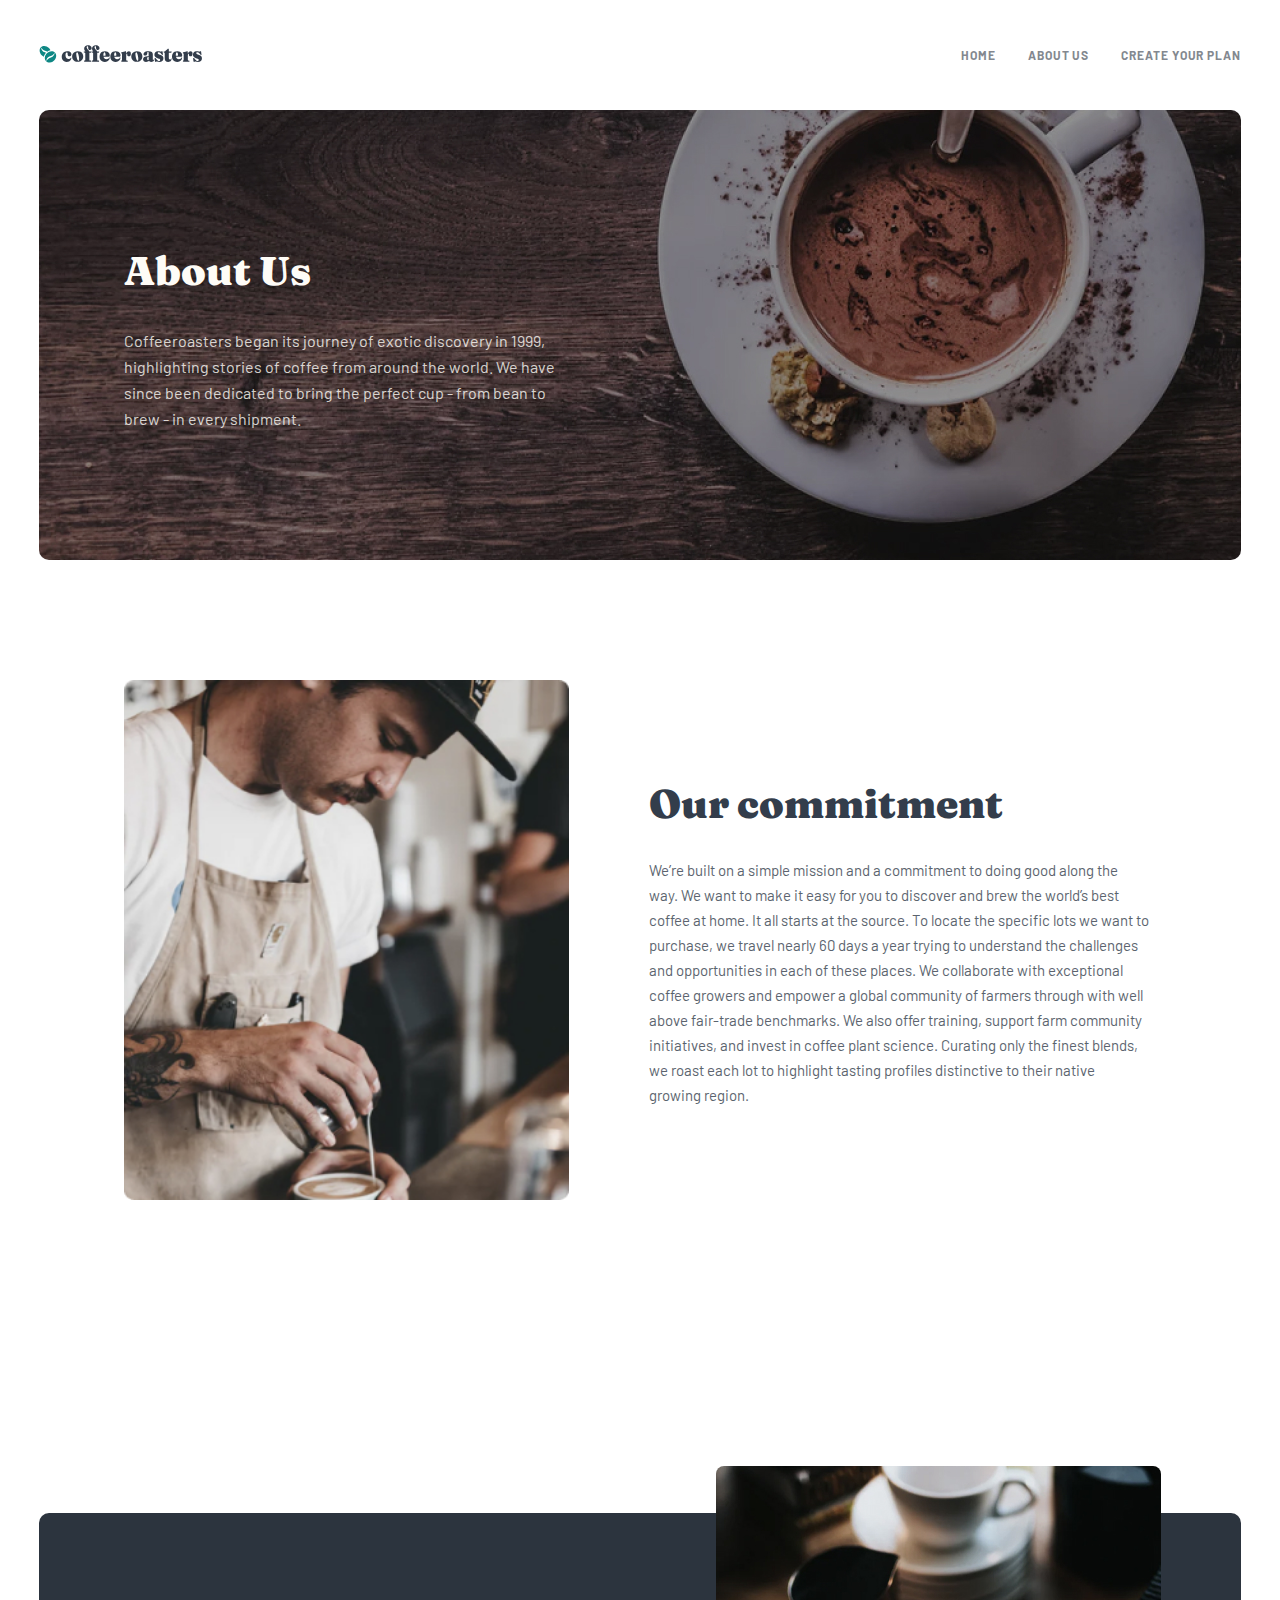
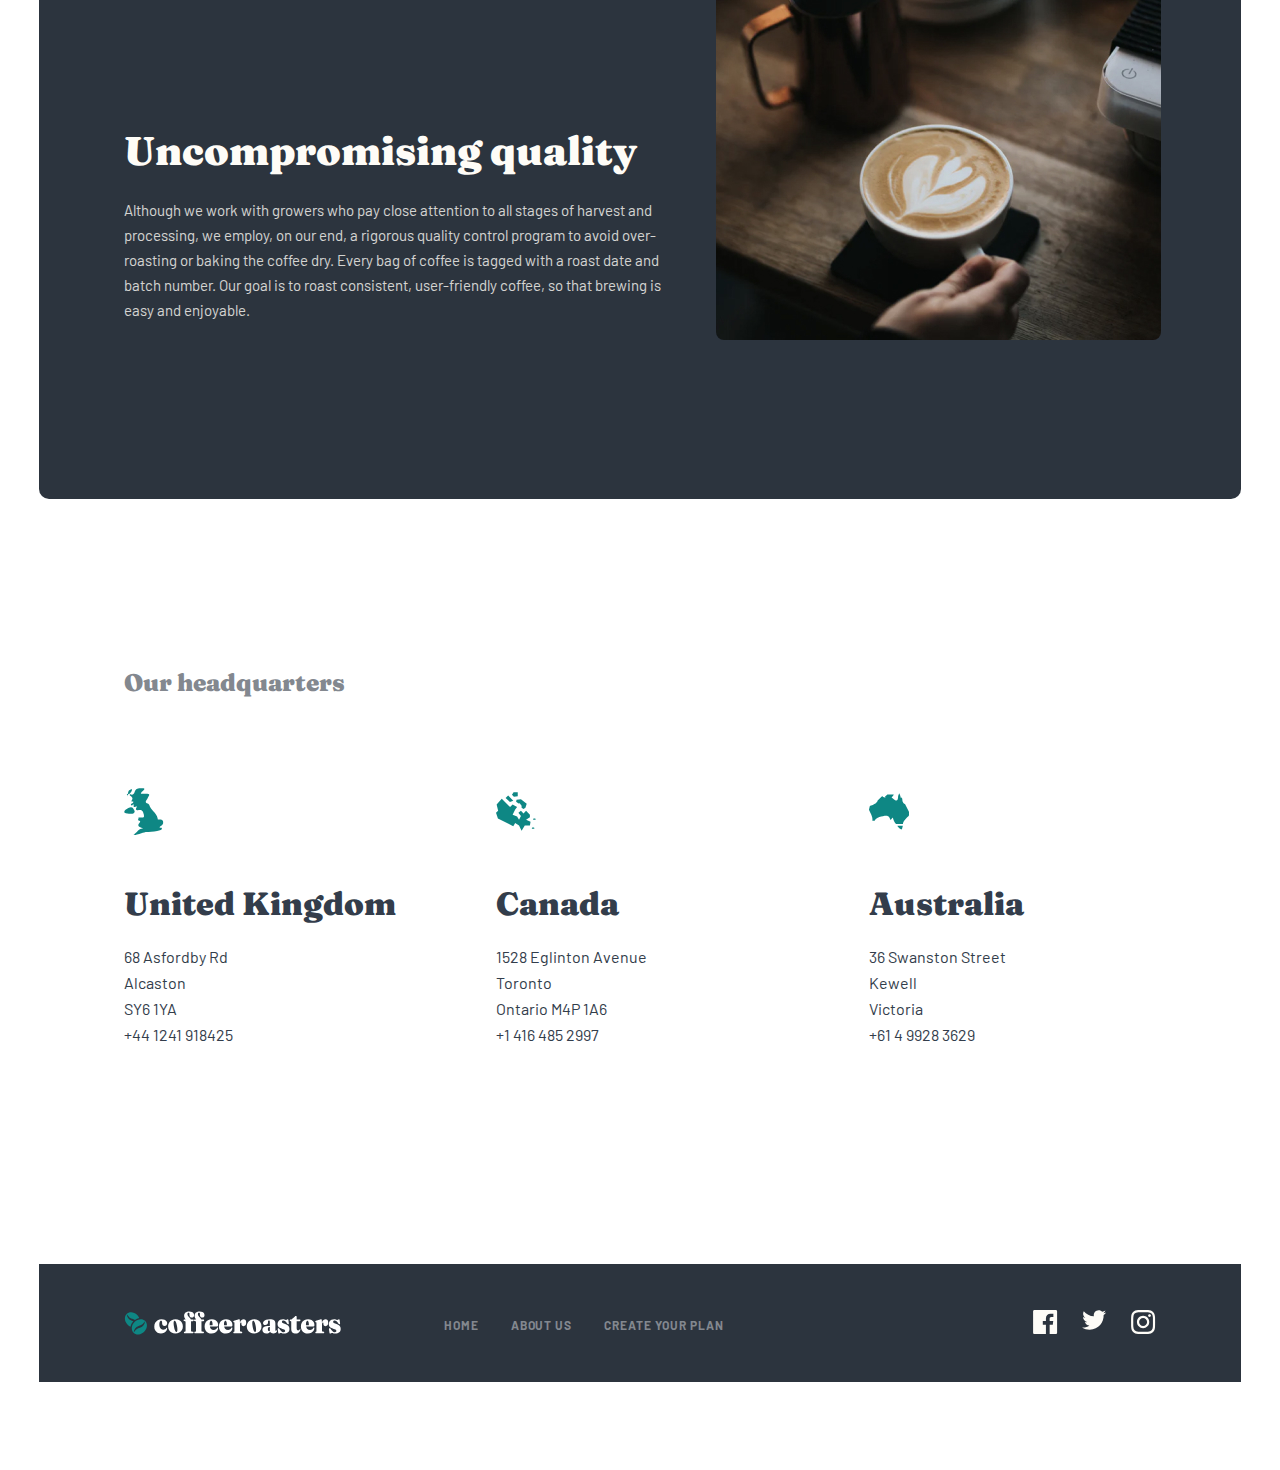
==== commit 97fcf0b0: "Add new elemnits" ====
--- a/about.html
+++ b/about.html
@@ -65,6 +65,7 @@
                         </p>
                     </div>
                 </section>
+                
                 <section class="commitment">
                     <div class="commitment__img">
                         <img src="./images/about-hero-bg.jpg" alt="coffee ">
--- a/css/about.css
+++ b/css/about.css
@@ -280,7 +280,6 @@
     }
     .quality {
         margin-top: 313px;
-        
     }
     .quality__img{
         top: calc(50% - 337px);
@@ -301,7 +300,7 @@
     }
     .location {
         margin-top: 168px;
-        margin-left: 50px;
+        margin-left: 70px;
     }
     .location__title {
         text-align: left;
@@ -330,7 +329,9 @@
 }
 
 @media only screen and (min-width:853px){
-    
+    .commitment{
+        margin-left: 35px;
+    }
     .commitment__img {
         width: 405px;
         height: 500px;
@@ -348,6 +349,9 @@
     }
 }
 @media only screen and (min-width:1000px){
+    .commitment{
+        margin-left: 55px;
+    }
     .commitment__text-wrap{
         margin-left: 125px;
     }
@@ -391,8 +395,14 @@
         height: 474px;
         background-image: url("../images/about-coffe-d.jpg");
     }
+    .location {
+        margin-left: 85px;
+    }
 }
 @media only screen and (min-width:1100px){
+    .commitment{
+        margin-left: 85px;
+    }
     .quality__text-wrap {
         padding-bottom: 176px;
         padding-left: 85px;
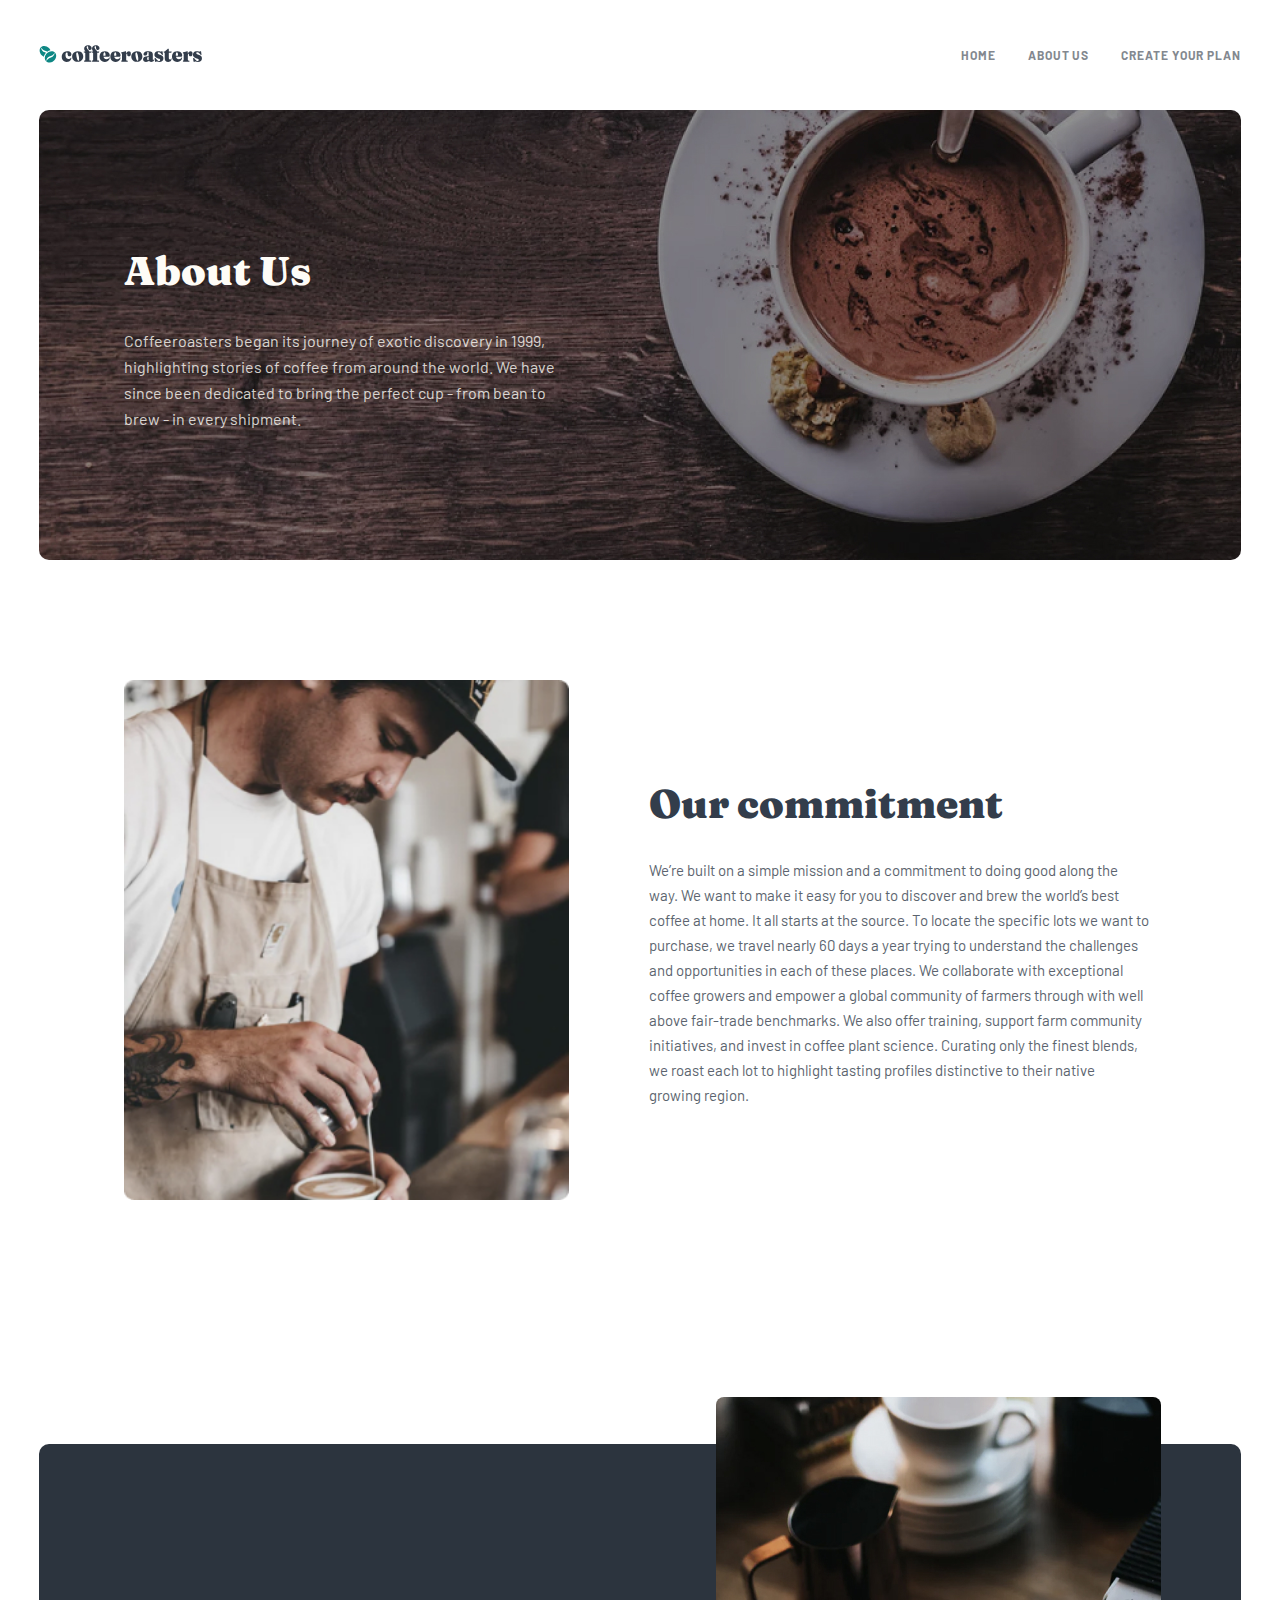
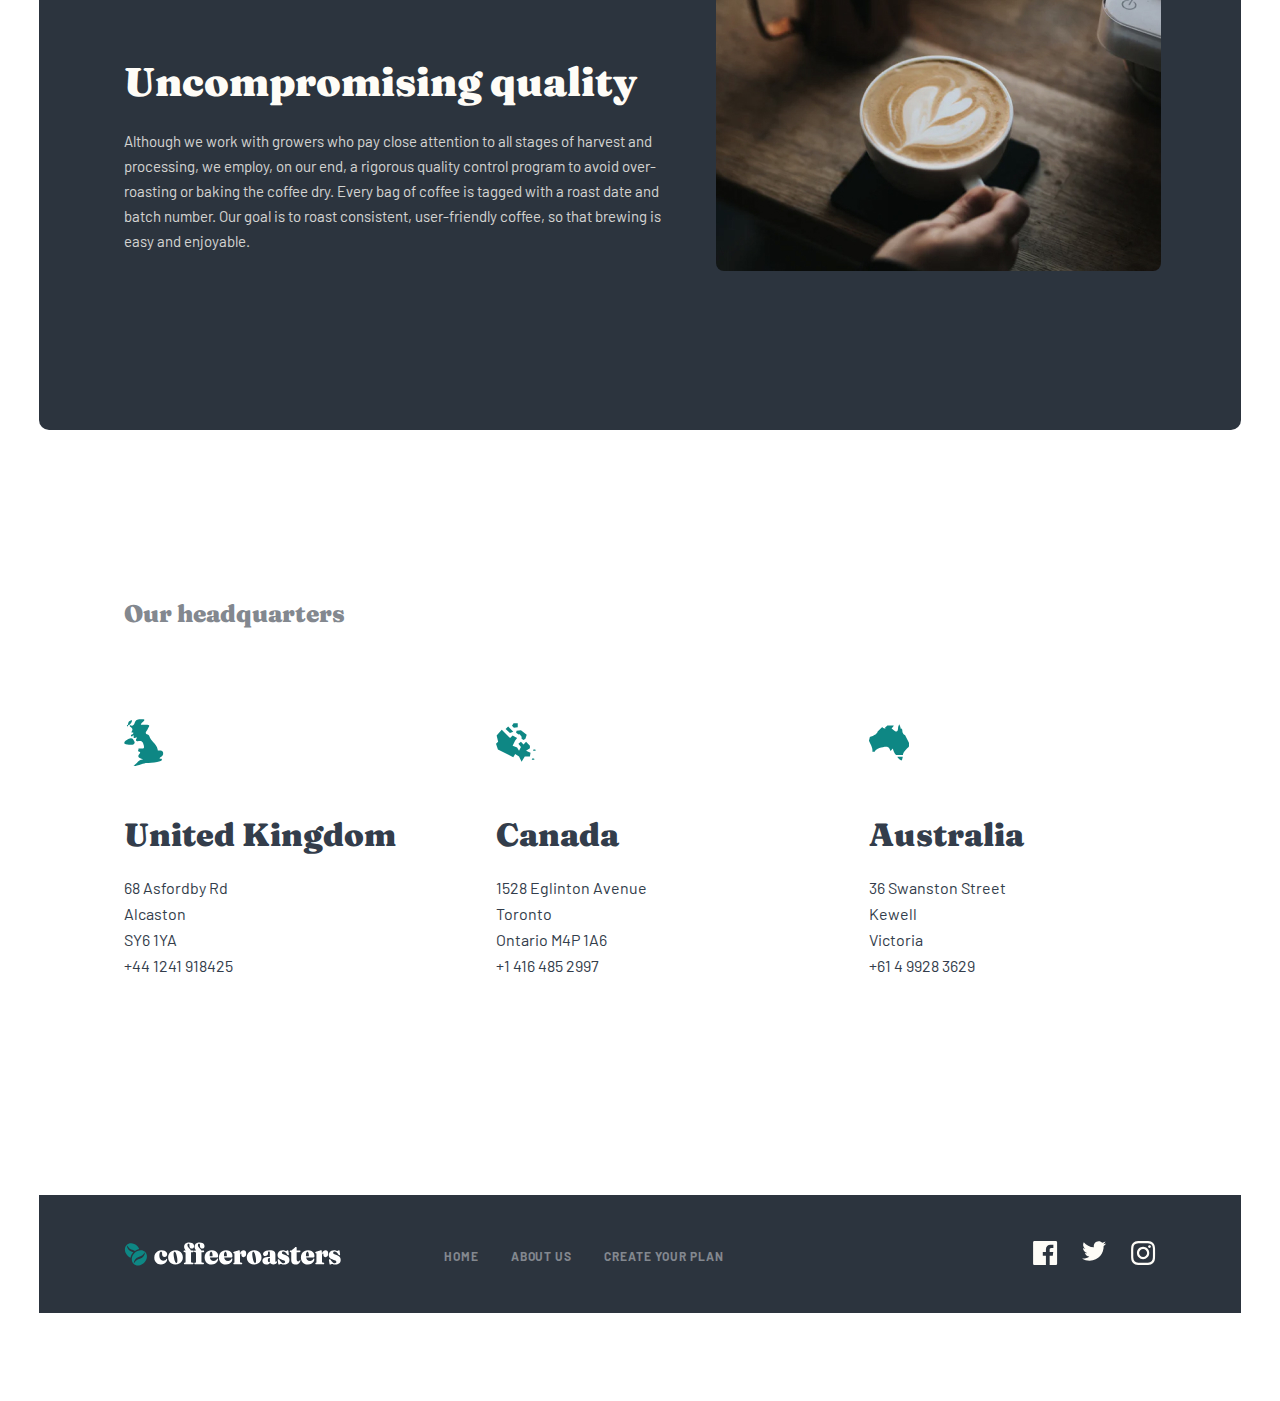
==== commit 74f4128f: "Add new page" ====
--- a/about.html
+++ b/about.html
@@ -29,7 +29,7 @@
                                 <a class="nav__link" href="./about.html">About us</a>
                             </li>
                             <li class="nav__item">
-                                <a class="nav__link" href="#">Create your plan</a>
+                                <a class="nav__link" href="./plan.html">Create your plan</a>
                             </li>
                         </ul>
                     </nav>
@@ -43,7 +43,7 @@
                             <a class="nav__link" href="./about.html">ABOUT US</a>
                         </li>
                         <li class="nav__item">
-                            <a class="nav__link" href="#">Create your plan</a>
+                            <a class="nav__link" href="./plan.html">Create your plan</a>
                         </li>
                     </ul>
                 </nav>
@@ -146,7 +146,7 @@
                             <a class="site-footer__link" href="./about.html">ABOUT US</a>
                         </li>
                         <li class="site-footer__item">
-                            <a class="site-footer__link" href="#">CREATE YOUR PLAN</a>
+                            <a class="site-footer__link" href="./plan.html">CREATE YOUR PLAN</a>
                         </li>
                     </ul>
                     <div class="site-footer socials">
--- a/css/about.css
+++ b/css/about.css
@@ -347,6 +347,9 @@
         width:400px;
         margin-top: 10px;
     }
+    .quality {
+        margin-top: 244px;
+    }
 }
 @media only screen and (min-width:1000px){
     .commitment{
